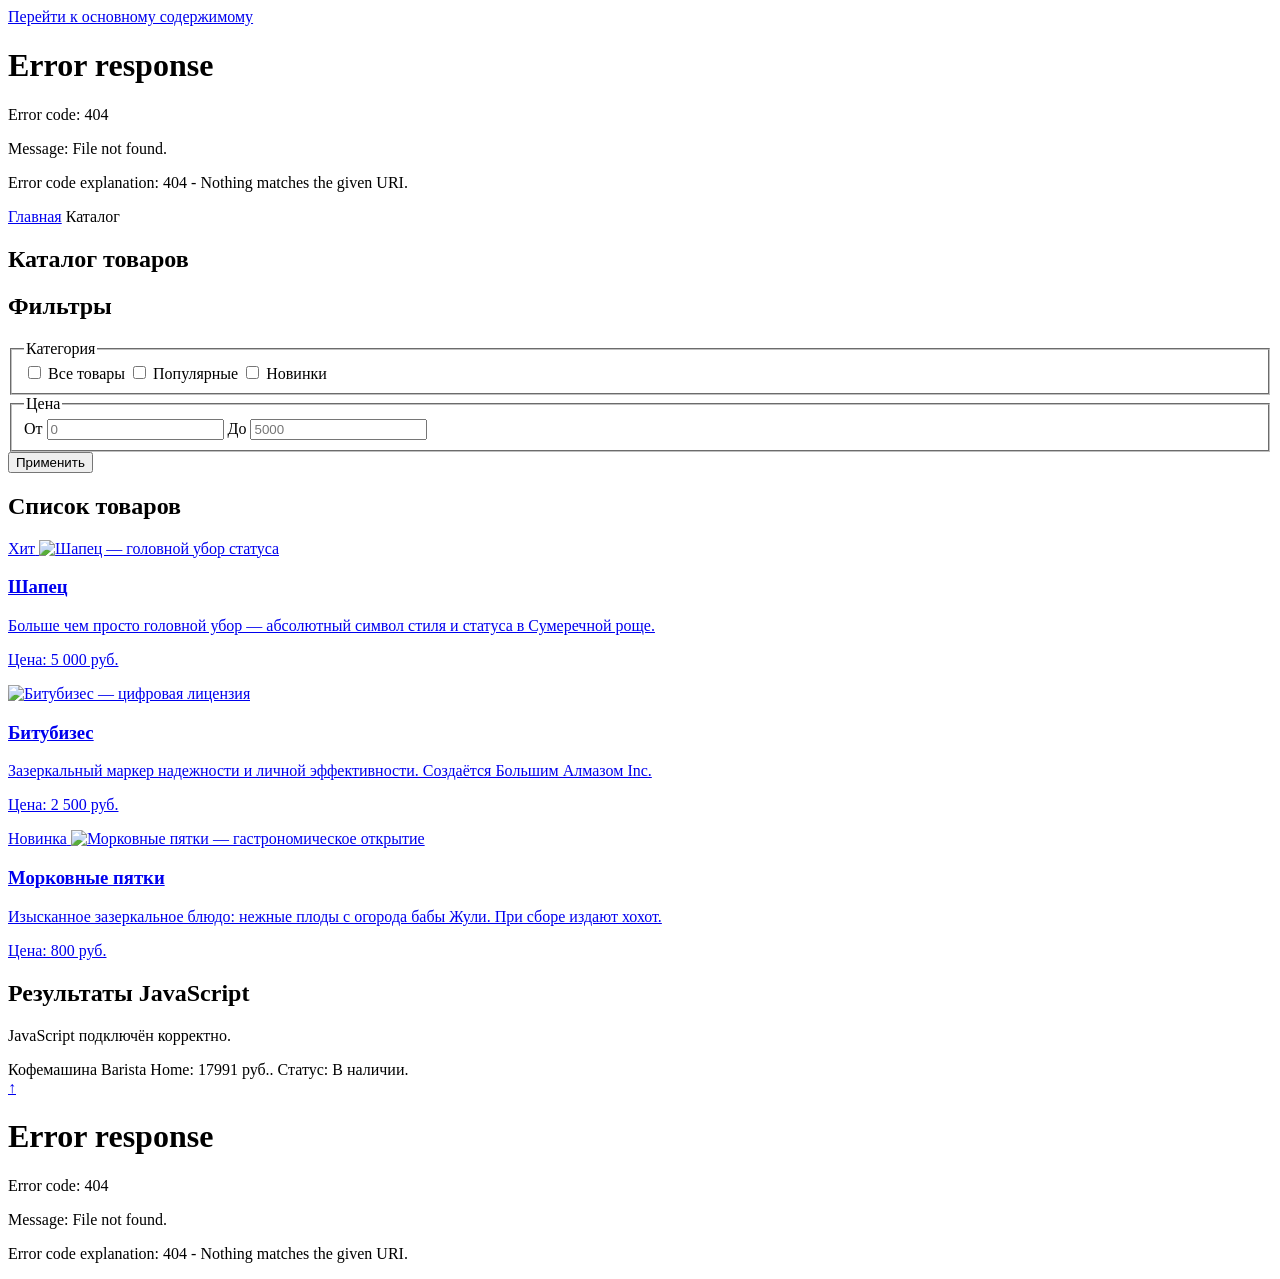
==== catalog.html @ 30dcaef5 "Практика 15: подключение JavaScript к интернет-магазину - Создан js/data.js: объект товара и 5 функц" ====
<!DOCTYPE html>
<html lang="ru">
<head>
    <base href="/">
    <meta charset="UTF-8">
    <meta name="viewport" content="width=device-width, initial-scale=1.0">
    <meta name="description" content="Каталог товаров учебного интернет-магазина.">
    <title>Каталог — Beyond Shop</title>
    <link rel="stylesheet" href="css/style.css">
    <link rel="stylesheet" href="css/responsive.css">
    <link rel="icon" type="image/svg+xml" href="/favicon.svg">
    <script src="js/data.js" defer></script>
    <script src="js/main.js" defer></script>
</head>
<body>
    <a class="skip-link" href="#main">Перейти к основному содержимому</a>
    <div id="header-placeholder"></div>
    <main id="main">
        <nav class="breadcrumbs" aria-label="Хлебные крошки">
            <a class="breadcrumbs__link" href="index.html">Главная</a>
            <span class="breadcrumbs__current">Каталог</span>
        </nav>
        <section class="section">
            <h1>Каталог товаров</h1>
            <!--<p>
                На этой странице представлен учебный каталог товаров.
                В дальнейшем здесь будут добавлены фильтры, сортировка и более
                подробные карточки.
            </p>-->
        </section>
        <section class="catalog-layout">
            <aside class="catalog-filters">
                <h2>Фильтры</h2>
                <form class="filters-form" action="#" method="get">
                    <fieldset>
                        <legend>Категория</legend>
                        <label>
                            <input type="checkbox" name="category" value="all">
                            Все товары
                        </label>
                        <label>
                            <input type="checkbox" name="category" value="popular">
                            Популярные
                        </label>
                        <label>
                            <input type="checkbox" name="category" value="new">
                            Новинки
                        </label>
                    </fieldset>
                    <fieldset>
                        <legend>Цена</legend>
                        <label for="price-from">От</label>
                        <input class="filters-form__input" id="price-from" name="price-from" type="number" min="0" placeholder="0">
                        <label for="price-to">До</label>
                        <input class="filters-form__input" id="price-to" name="price-to" type="number" min="0" placeholder="5000">
                    </fieldset>
                    <button class="button button--primary" type="submit">Применить</button>
                </form>
            </aside>
            <section class="catalog-products">
                <h2>Список товаров</h2>
                <div class="products-grid">
                    <article class="product-card product-card--discount">
                        <a href="products/shapets.html" aria-label="Шапец — 5 000 руб.">
                            <span class="product-card__badge">Хит</span>
                            <img class="product-card__image" src="images/Shapec.png" srcset="images/Shapec.png 480w, images/Shapec.png 640w, images/Shapec.png 960w" sizes="(max-width: 639px) 100vw, (max-width: 1023px) 50vw, 33vw" alt="Шапец — головной убор статуса" width="640" height="480" loading="lazy">
                            <h3 class="product-card__title">Шапец</h3>
                            <p class="product-card__description">Больше чем просто головной убор — абсолютный символ стиля и статуса в Сумеречной роще.</p>
                            <p class="product-card__price">Цена: 5 000 руб.</p>
                        </a>
                    </article>
                    <article class="product-card product-card--featured">
                        <a href="products/bitubisas.html" aria-label="Битубизес — 2 500 руб.">
                            <img class="product-card__image" src="images/Bitubisas.png" srcset="images/Bitubisas.png 480w, images/Bitubisas.png 640w, images/Bitubisas.png 960w" sizes="(max-width: 639px) 100vw, (max-width: 1023px) 50vw, 33vw" alt="Битубизес — цифровая лицензия" width="640" height="480" loading="lazy">
                            <h3 class="product-card__title">Битубизес</h3>
                            <p class="product-card__description">Зазеркальный маркер надежности и личной эффективности. Создаётся Большим Алмазом Inc.</p>
                            <p class="product-card__price">Цена: 2 500 руб.</p>
                        </a>
                    </article>
                    <article class="product-card product-card--discount">
                        <a href="products/morkovnye-piatki.html" aria-label="Морковные пятки — 800 руб.">
                            <span class="product-card__badge">Новинка</span>
                            <img class="product-card__image" src="images/Morkovniy_piatky.png" srcset="images/Morkovniy_piatky.png 480w, images/Morkovniy_piatky.png 640w, images/Morkovniy_piatky.png 960w" sizes="(max-width: 639px) 100vw, (max-width: 1023px) 50vw, 33vw" alt="Морковные пятки — гастрономическое открытие" width="640" height="480" loading="lazy">
                            <h3 class="product-card__title">Морковные пятки</h3>
                            <p class="product-card__description">Изысканное зазеркальное блюдо: нежные плоды с огорода бабы Жули. При сборе издают хохот.</p>
                            <p class="product-card__price">Цена: 800 руб.</p>
                        </a>
                    </article>
                </div>
            </section>
        </section>
        <section class="section" id="js-output">
            <h2>Результаты JavaScript</h2>
            <div class="js-training-block">
                <p id="js-message" class="js-message">Подключение JavaScript...</p>
                <div class="product-output" id="product-output"></div>
            </div>
        </section>
    </main>
    <a class="scroll-top" href="#main" aria-label="Наверх">↑</a>

    <div id="footer-placeholder"></div>
</body>
</html>
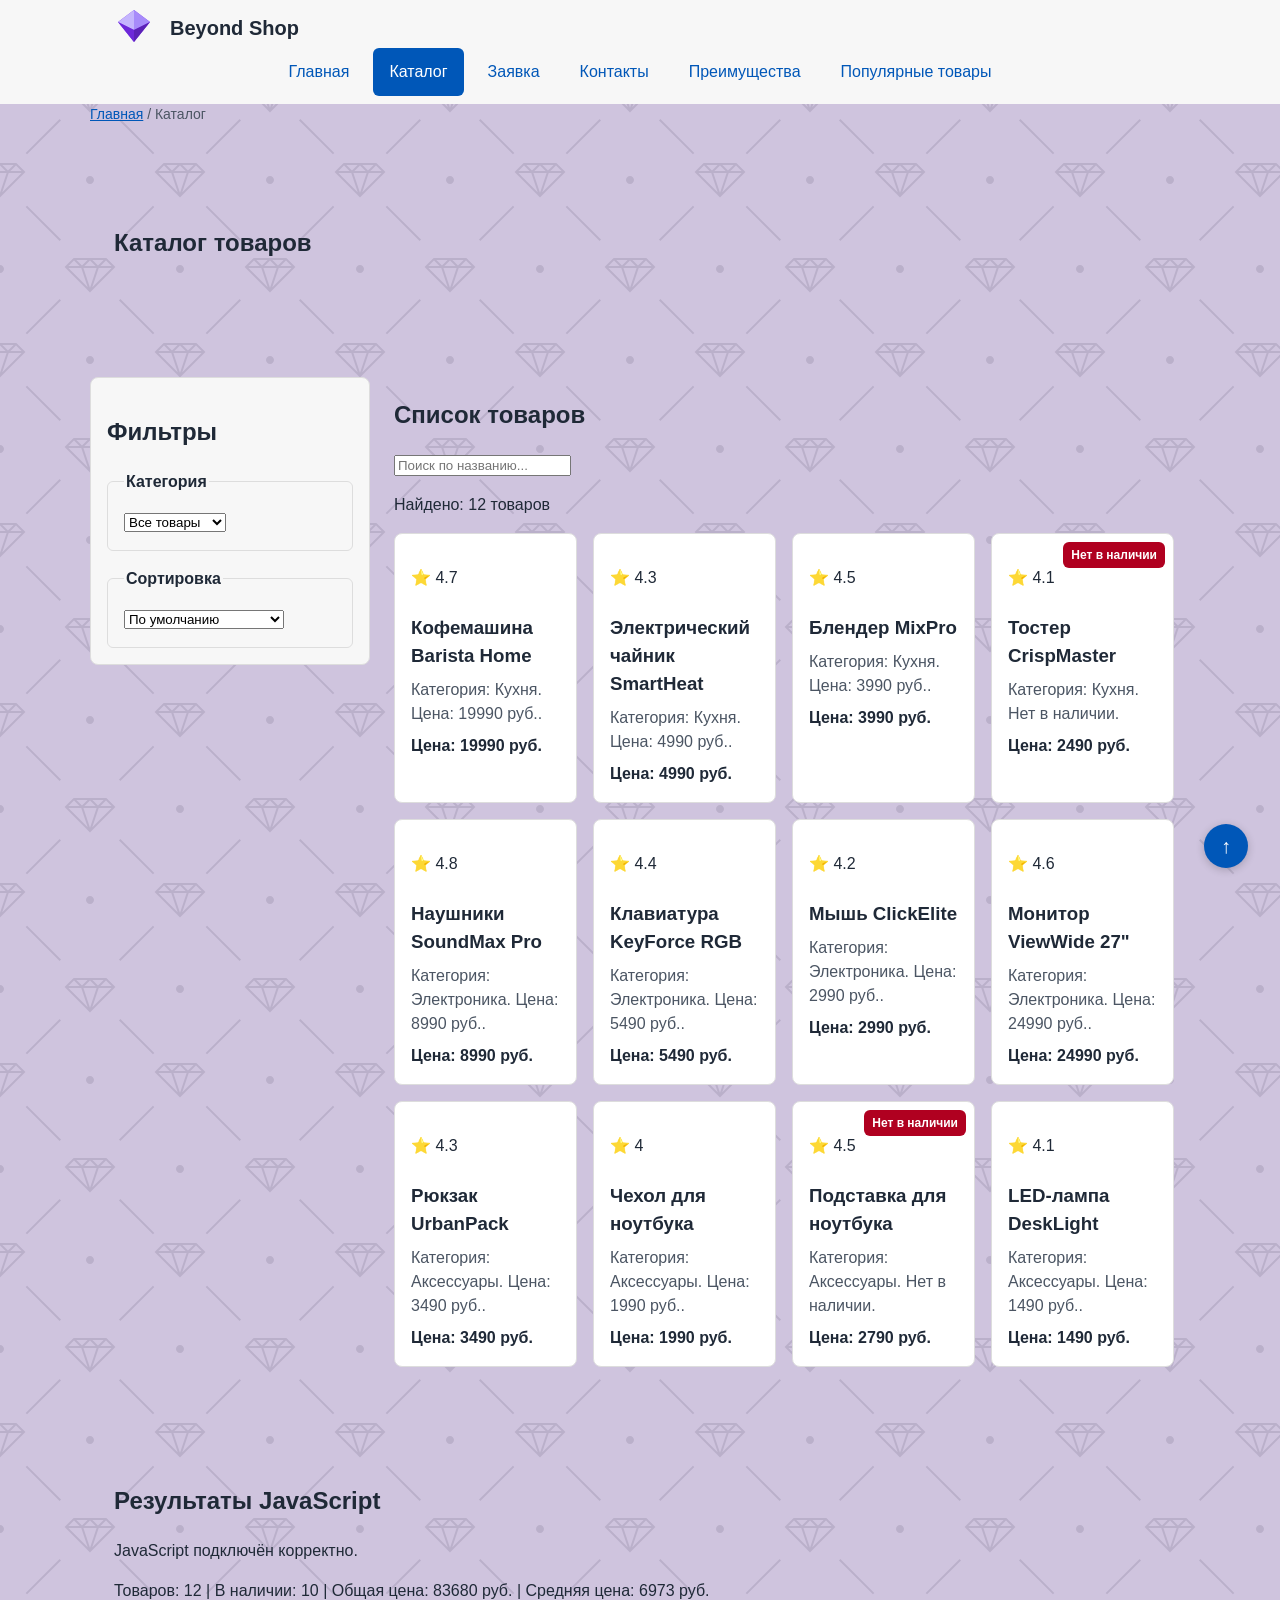
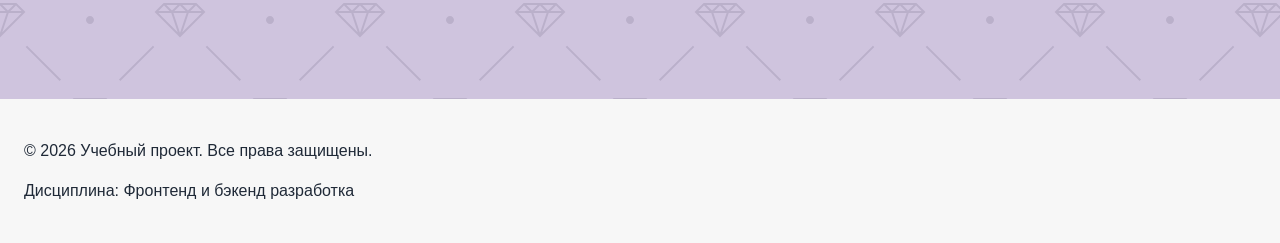
==== commit db4c3e19: "Практика 17: DOM, события, рендер каталога, валидация форм - Создан js/catalog.js: renderProducts че" ====
--- a/catalog.html
+++ b/catalog.html
@@ -11,6 +11,8 @@
     <link rel="icon" type="image/svg+xml" href="/favicon.svg">
     <script src="js/data.js" defer></script>
     <script src="js/main.js" defer></script>
+    <script src="js/catalog.js" defer></script>
+    <script src="js/validation.js" defer></script>
 </head>
 <body>
     <a class="skip-link" href="#main">Перейти к основному содержимому</a>
@@ -34,59 +36,32 @@
                 <form class="filters-form" action="#" method="get">
                     <fieldset>
                         <legend>Категория</legend>
-                        <label>
-                            <input type="checkbox" name="category" value="all">
-                            Все товары
-                        </label>
-                        <label>
-                            <input type="checkbox" name="category" value="popular">
-                            Популярные
-                        </label>
-                        <label>
-                            <input type="checkbox" name="category" value="new">
-                            Новинки
-                        </label>
+                        <select id="category-filter" class="filters-form__select">
+                            <option value="all">Все товары</option>
+                            <option value="kitchen">Кухня</option>
+                            <option value="electronics">Электроника</option>
+                            <option value="accessories">Аксессуары</option>
+                        </select>
                     </fieldset>
                     <fieldset>
-                        <legend>Цена</legend>
-                        <label for="price-from">От</label>
-                        <input class="filters-form__input" id="price-from" name="price-from" type="number" min="0" placeholder="0">
-                        <label for="price-to">До</label>
-                        <input class="filters-form__input" id="price-to" name="price-to" type="number" min="0" placeholder="5000">
+                        <legend>Сортировка</legend>
+                        <select id="sort-select" class="filters-form__select">
+                            <option value="default">По умолчанию</option>
+                            <option value="price-asc">Цена: по возрастанию</option>
+                            <option value="price-desc">Цена: по убыванию</option>
+                            <option value="title">По названию</option>
+                        </select>
                     </fieldset>
-                    <button class="button button--primary" type="submit">Применить</button>
                 </form>
             </aside>
             <section class="catalog-products">
                 <h2>Список товаров</h2>
-                <div class="products-grid">
-                    <article class="product-card product-card--discount">
-                        <a href="products/shapets.html" aria-label="Шапец — 5 000 руб.">
-                            <span class="product-card__badge">Хит</span>
-                            <img class="product-card__image" src="images/Shapec.png" srcset="images/Shapec.png 480w, images/Shapec.png 640w, images/Shapec.png 960w" sizes="(max-width: 639px) 100vw, (max-width: 1023px) 50vw, 33vw" alt="Шапец — головной убор статуса" width="640" height="480" loading="lazy">
-                            <h3 class="product-card__title">Шапец</h3>
-                            <p class="product-card__description">Больше чем просто головной убор — абсолютный символ стиля и статуса в Сумеречной роще.</p>
-                            <p class="product-card__price">Цена: 5 000 руб.</p>
-                        </a>
-                    </article>
-                    <article class="product-card product-card--featured">
-                        <a href="products/bitubisas.html" aria-label="Битубизес — 2 500 руб.">
-                            <img class="product-card__image" src="images/Bitubisas.png" srcset="images/Bitubisas.png 480w, images/Bitubisas.png 640w, images/Bitubisas.png 960w" sizes="(max-width: 639px) 100vw, (max-width: 1023px) 50vw, 33vw" alt="Битубизес — цифровая лицензия" width="640" height="480" loading="lazy">
-                            <h3 class="product-card__title">Битубизес</h3>
-                            <p class="product-card__description">Зазеркальный маркер надежности и личной эффективности. Создаётся Большим Алмазом Inc.</p>
-                            <p class="product-card__price">Цена: 2 500 руб.</p>
-                        </a>
-                    </article>
-                    <article class="product-card product-card--discount">
-                        <a href="products/morkovnye-piatki.html" aria-label="Морковные пятки — 800 руб.">
-                            <span class="product-card__badge">Новинка</span>
-                            <img class="product-card__image" src="images/Morkovniy_piatky.png" srcset="images/Morkovniy_piatky.png 480w, images/Morkovniy_piatky.png 640w, images/Morkovniy_piatky.png 960w" sizes="(max-width: 639px) 100vw, (max-width: 1023px) 50vw, 33vw" alt="Морковные пятки — гастрономическое открытие" width="640" height="480" loading="lazy">
-                            <h3 class="product-card__title">Морковные пятки</h3>
-                            <p class="product-card__description">Изысканное зазеркальное блюдо: нежные плоды с огорода бабы Жули. При сборе издают хохот.</p>
-                            <p class="product-card__price">Цена: 800 руб.</p>
-                        </a>
-                    </article>
+                <div class="catalog-toolbar">
+                    <input class="catalog-search" id="catalog-search" type="search" placeholder="Поиск по названию..." aria-label="Поиск по названию">
+                    <p class="catalog-count"></p>
                 </div>
+                <div class="products-grid" data-products-container></div>
+                <p class="catalog-empty" hidden>Товары не найдены. Попробуйте изменить параметры поиска.</p>
             </section>
         </section>
         <section class="section" id="js-output">
--- a/css/style.css
+++ b/css/style.css
@@ -0,0 +1,654 @@
+/* ===============================
+1. Переменные проекта
+=============================== */
+
+:root {
+  /* Основные цвета проекта */
+  --color-bg: #ffffff;
+  --color-text: #1f2937;
+  --color-muted: #4b5563;
+  --color-primary: #0057b8;
+  --color-primary-dark: #003f86;
+  --color-border: #dddddd;
+  --color-surface: #f7f7f7;
+  --color-surface-accent: #eef5ff;
+  --color-danger: #b00020;
+  --color-success: #168a2f;
+  --color-success-bg: #eefaf0;
+  --color-white: #ffffff;
+
+  /* Отступы */
+  --space-xs: 4px;
+  --space-sm: 8px;
+  --space-md: 16px;
+  --space-lg: 24px;
+  --space-xl: 32px;
+
+  /* Скругления */
+  --radius-sm: 6px;
+  --radius-md: 8px;
+  --radius-lg: 12px;
+
+  /* Размеры */
+  --container-width: 1100px;
+}
+
+/* ===============================
+2. Базовые стили
+=============================== */
+
+* {
+  box-sizing: border-box;
+}
+
+body {
+  margin: 0;
+  font-family: Arial, sans-serif;
+  line-height: 1.5;
+  color: var(--color-text);
+  background-color: #cfc4de;
+  background-image: url('../images/glamorous.svg');
+  background-repeat: repeat;
+  background-size: 180px 180px;
+  display: flex;
+  flex-direction: column;
+  min-height: 100vh;
+}
+
+main {
+  flex: 1;
+}
+
+/* ===============================
+3. БЭМ-компоненты
+=============================== */
+
+/* --- Шапка сайта (site-header) --- */
+
+.site-header {
+  background-color: var(--color-surface);
+  position: sticky;
+  top: 0;
+  z-index: 100;
+}
+
+.site-header__inner {
+  max-width: var(--container-width);
+  margin: 0 auto;
+  padding: var(--space-sm) var(--space-lg);
+  display: flex;
+  flex-wrap: wrap;
+  justify-content: space-between;
+  align-items: center;
+}
+
+.site-header__logo {
+  display: inline-flex;
+  align-items: center;
+  gap: var(--space-sm);
+  font-weight: 700;
+  color: var(--color-text);
+  text-decoration: none;
+  font-size: 20px;
+  white-space: nowrap;
+}
+
+.site-header__icon {
+  width: 40px;
+  height: 40px;
+  flex-shrink: 0;
+}
+
+.site-header__brand {
+  display: flex;
+  align-items: center;
+  gap: var(--space-md);
+}
+
+/* --- Навигация (site-nav) --- */
+
+.site-nav__list {
+  display: flex;
+  flex-wrap: wrap;
+  justify-content: flex-end;
+  align-items: center;
+  gap: var(--space-sm);
+  padding: 0;
+  margin: 0;
+  list-style: none;
+}
+
+.site-nav__link {
+  display: inline-block;
+  padding: var(--space-sm) var(--space-md);
+  color: var(--color-primary);
+  text-decoration: none;
+  border-radius: var(--radius-sm);
+}
+
+.site-nav__link:hover {
+  color: var(--color-white);
+  background-color: var(--color-primary);
+}
+
+.site-nav__link:focus-visible {
+  outline: 2px solid var(--color-primary);
+  outline-offset: 3px;
+}
+
+.site-nav__link--active {
+  color: var(--color-white);
+  background-color: var(--color-primary);
+}
+
+/* --- Кнопки (button) --- */
+
+.button {
+  display: inline-block;
+  padding: var(--space-sm) var(--space-md);
+  border: none;
+  border-radius: var(--radius-sm);
+  font: inherit;
+  text-decoration: none;
+  cursor: pointer;
+}
+
+.button--primary {
+  color: var(--color-white);
+  background-color: var(--color-primary);
+}
+
+.button--primary:hover {
+  background-color: var(--color-primary-dark);
+}
+
+.button--secondary {
+  color: var(--color-primary);
+  background-color: transparent;
+  border: 1px solid var(--color-primary);
+}
+
+.button--secondary:hover {
+  color: var(--color-white);
+  background-color: var(--color-primary);
+}
+
+.button:focus-visible {
+  outline: 2px solid var(--color-primary);
+  outline-offset: 3px;
+}
+
+.button:disabled,
+.button--disabled {
+  opacity: 0.6;
+  cursor: not-allowed;
+}
+
+/* --- Хлебные крошки (breadcrumbs) --- */
+
+.breadcrumbs {
+  max-width: var(--container-width);
+  margin: 0 auto var(--space-md);
+  font-size: 14px;
+  color: var(--color-muted);
+}
+
+.breadcrumbs__link {
+  color: var(--color-primary);
+}
+
+.breadcrumbs__current::before {
+  content: " / ";
+  color: var(--color-muted);
+}
+
+/* --- Hero-секция (hero) --- */
+
+.hero {
+  max-width: var(--container-width);
+  margin: var(--space-xl) auto var(--space-xl);
+  padding: var(--space-xl) var(--space-lg);
+  background-color: var(--color-surface-accent);
+  border-radius: var(--radius-lg);
+}
+
+/* --- Секции (section) --- */
+
+.section {
+  max-width: var(--container-width);
+  margin: 0 auto var(--space-xl);
+  padding: 0 var(--space-lg);
+}
+
+/* --- Карточка товара (product-card) --- */
+
+.product-card {
+  display: flex;
+  flex-direction: column;
+  gap: var(--space-sm);
+  padding: var(--space-md);
+  border: 1px solid var(--color-border);
+  border-radius: var(--radius-md);
+  background-color: var(--color-bg);
+  position: relative;
+  text-decoration: none;
+  color: inherit;
+}
+
+.product-card > a {
+  display: flex;
+  flex-direction: column;
+  gap: inherit;
+  text-decoration: none;
+  color: inherit;
+}
+
+.product-card:hover {
+  border-color: var(--color-primary);
+  box-shadow: 0 4px 12px rgba(0, 87, 184, 0.15);
+}
+
+.product-card__image {
+  width: 100%;
+  height: auto;
+  max-height: 200px;
+  object-fit: contain;
+  border-radius: var(--radius-sm);
+  background-color: var(--color-surface);
+}
+
+.product-card--featured {
+  border-color: var(--color-primary);
+}
+
+.product-card--discount {
+  border-color: var(--color-danger);
+}
+
+.product-card__title {
+  margin: 0;
+  color: var(--color-text);
+}
+
+.product-card__description {
+  margin: 0;
+  color: var(--color-muted);
+}
+
+.product-card__price {
+  margin: 0;
+  font-weight: 700;
+}
+
+.product-card--discount .product-card__price {
+  color: var(--color-danger);
+}
+
+.product-card__button {
+  margin-top: auto;
+  align-self: flex-start;
+}
+
+/* --- Бейдж карточки товара --- */
+
+.product-card__badge {
+  position: absolute;
+  top: var(--space-sm);
+  right: var(--space-sm);
+  padding: 4px 8px;
+  font-size: 12px;
+  font-weight: 700;
+  color: var(--color-white);
+  background-color: var(--color-danger);
+  border-radius: var(--radius-sm);
+}
+
+/* --- Сетка товаров (products-grid) --- */
+
+.products-grid {
+  display: grid;
+  grid-template-columns: repeat(3, 1fr);
+  gap: var(--space-lg);
+}
+
+/* --- Таблица (product-table) --- */
+
+.product-table {
+  width: 100%;
+  border-collapse: collapse;
+  font-size: 15px;
+}
+
+.product-table caption {
+  text-align: left;
+  font-weight: 700;
+  font-size: 16px;
+  padding-bottom: var(--space-sm);
+  color: var(--color-text);
+}
+
+.product-table th,
+.product-table td {
+  padding: 10px 14px;
+  border: 1px solid var(--color-border);
+  text-align: left;
+}
+
+.product-table thead {
+  background-color: var(--color-surface-accent);
+}
+
+.product-table th {
+  font-weight: 700;
+  color: var(--color-text);
+}
+
+/* --- Сетка каталога (catalog-layout) --- */
+
+.catalog-layout {
+  max-width: var(--container-width);
+  margin: 0 auto var(--space-xl);
+  display: grid;
+  gap: var(--space-lg);
+}
+
+.catalog-filters {
+  /* grid-area удалён — порядок из документа */
+  padding: var(--space-md);
+  border: 1px solid var(--color-border);
+  border-radius: var(--radius-md);
+  background-color: var(--color-surface);
+}
+
+.catalog-products {
+  /* grid-area удалён — порядок из документа */
+  padding-right: var(--space-md);
+}
+
+/* --- Фильтры (filters-form) --- */
+
+.filters-form {
+  display: grid;
+  gap: var(--space-md);
+}
+
+.filters-form fieldset {
+  margin: 0;
+  padding: var(--space-md);
+  border: 1px solid var(--color-border);
+  border-radius: var(--radius-sm);
+}
+
+.filters-form legend {
+  font-weight: 700;
+}
+
+.filters-form label {
+  display: block;
+  margin-bottom: var(--space-sm);
+}
+
+.filters-form input[type="number"] {
+  width: 100%;
+  padding: 8px 10px;
+  border: 1px solid var(--color-border);
+  border-radius: var(--radius-sm);
+  font: inherit;
+}
+
+/* --- Боковая информация (aside-info) --- */
+
+.aside-info {
+  max-width: var(--container-width);
+  margin: 0 auto var(--space-xl);
+  padding: var(--space-md);
+  border-left: 4px solid var(--color-primary);
+  background-color: var(--color-surface);
+}
+
+/* --- Модальное окно (order-dialog) --- */
+
+.order-dialog {
+  width: min(100% - 32px, 560px);
+  padding: var(--space-lg);
+  border: none;
+  border-radius: var(--radius-lg);
+}
+
+.order-dialog::backdrop {
+  background-color: rgba(0, 0, 0, 0.5);
+}
+
+.order-dialog__title {
+  margin-top: 0;
+}
+
+/* --- Форма заявки (order-form) --- */
+
+.order-form__field {
+  margin-bottom: var(--space-md);
+}
+
+.order-form__label {
+  display: block;
+  margin-bottom: var(--space-xs);
+}
+
+.order-form__input,
+.order-form__select,
+.order-form__textarea {
+  width: 100%;
+  padding: 10px 12px;
+  border: 1px solid var(--color-border);
+  border-radius: var(--radius-sm);
+  font: inherit;
+}
+
+.order-form__input:hover,
+.order-form__select:hover,
+.order-form__textarea:hover {
+  border-color: var(--color-primary);
+}
+
+.order-form__input:focus-visible,
+.order-form__select:focus-visible,
+.order-form__textarea:focus-visible {
+  outline: 2px solid var(--color-primary);
+  outline-offset: 3px;
+}
+
+.order-form__actions {
+  display: flex;
+  gap: var(--space-md);
+  margin-top: var(--space-lg);
+}
+
+/* ===============================
+4. Подвал сайта (site-footer)
+=============================== */
+
+.site-footer {
+  background-color: var(--color-surface);
+  padding: var(--space-lg);
+}
+
+/* ===============================
+5. Сообщения об успехе
+=============================== */
+
+.success-message {
+  max-width: var(--container-width);
+  margin: var(--space-lg) auto;
+  padding: var(--space-md);
+  border-left: 4px solid var(--color-success);
+  background-color: var(--color-success-bg);
+}
+
+/* ===============================
+6. Навигация и якорные ссылки
+=============================== */
+
+html {
+  scroll-behavior: smooth;
+}
+
+a {
+  color: var(--color-primary);
+}
+
+a:hover {
+  color: var(--color-primary-dark);
+}
+
+a:focus-visible {
+  outline: 2px solid var(--color-primary);
+  outline-offset: 3px;
+}
+
+:target {
+  outline: 2px dashed var(--color-primary);
+  outline-offset: 4px;
+}
+
+/* ===============================
+7. Страница карточки товара
+=============================== */
+
+.product-detail__inner {
+  display: grid;
+  grid-template-columns: 1fr 1fr;
+  gap: var(--space-xl);
+}
+
+.product-detail__image {
+  width: 100%;
+  height: auto;
+  border-radius: var(--radius-md);
+  background-color: var(--color-surface);
+}
+
+.product-detail__title {
+  margin-top: 0;
+  font-size: 28px;
+}
+
+.product-detail__description {
+  color: var(--color-muted);
+}
+
+.product-detail__price {
+  font-size: 24px;
+  font-weight: 700;
+  color: var(--color-primary);
+}
+
+.product-detail__price--big {
+  font-size: 28px;
+}
+
+/* ===============================
+8. Страница заявки (order-page)
+=============================== */
+
+.order-page__form {
+  max-width: 600px;
+  margin-top: var(--space-lg);
+}
+
+/* ===============================
+9. Кнопка «Наверх» (scroll-top)
+=============================== */
+
+.scroll-top {
+  position: fixed;
+  bottom: var(--space-lg);
+  right: var(--space-lg);
+  width: 44px;
+  height: 44px;
+  border-radius: 50%;
+  display: flex;
+  align-items: center;
+  justify-content: center;
+  font-size: 20px;
+  color: var(--color-white);
+  background-color: var(--color-primary);
+  border: none;
+  cursor: pointer;
+  text-decoration: none;
+  z-index: 200;
+  box-shadow: 0 2px 8px rgba(0, 0, 0, 0.2);
+}
+
+.scroll-top:hover {
+  background-color: var(--color-primary-dark);
+}
+
+/* ===============================
+10. Форма обратной связи (feedback-form)
+=============================== */
+
+.feedback-form__field {
+  margin-bottom: var(--space-md);
+}
+
+.feedback-form__label {
+  display: block;
+  margin-bottom: var(--space-xs);
+  font-weight: 600;
+}
+
+.feedback-form__input,
+.feedback-form__select,
+.feedback-form__textarea {
+  width: 100%;
+  padding: 10px 12px;
+  border: 1px solid var(--color-border);
+  border-radius: var(--radius-sm);
+  font: inherit;
+}
+
+.feedback-form__input:hover,
+.feedback-form__select:hover,
+.feedback-form__textarea:hover {
+  border-color: var(--color-primary);
+}
+
+.feedback-form__input:focus-visible,
+.feedback-form__select:focus-visible,
+.feedback-form__textarea:focus-visible {
+  outline: 2px solid var(--color-primary);
+  outline-offset: 3px;
+}
+
+.feedback-form__field--checkbox label {
+  display: flex;
+  align-items: flex-start;
+  gap: var(--space-sm);
+  font-weight: 400;
+  cursor: pointer;
+}
+
+.feedback-form__field--checkbox input[type="checkbox"] {
+  margin-top: 4px;
+  width: 18px;
+  height: 18px;
+  flex-shrink: 0;
+}
+
+.feedback-form__actions {
+  margin-top: var(--space-lg);
+}
+
+/* ===============================
+11. Адаптивность сетки товаров (оставлено для обратной совместимости)
+=============================== */
+
+@media (max-width: 768px) {
+  .product-detail__inner {
+    grid-template-columns: 1fr;
+  }
+}
+
+@media (max-width: 480px) {
+  /* Базовая сетка в 1 колонку задана в responsive.css */
+}
--- a/css/responsive.css
+++ b/css/responsive.css
@@ -0,0 +1,491 @@
+/* =============================================
+   Адаптивные стили для контрольной работы №3
+   Подход: Mobile First
+   Базовые стили рассчитаны на мобильный экран.
+   Расширения добавляются через min-width медиазапросы.
+   ============================================= */
+
+/* --- Skip-link: ссылка пропуска к основному содержимому --- */
+
+.skip-link {
+  position: absolute;
+  left: 16px;
+  top: -100px;
+  z-index: 1000;
+  padding: 8px 12px;
+  color: #ffffff;
+  background-color: #111111;
+  border-radius: 6px;
+  text-decoration: none;
+  font-weight: 600;
+  transition: top 0.2s ease;
+}
+
+.skip-link:focus,
+.skip-link:focus-visible {
+  top: 16px;
+}
+
+/* --- Глобальный видимый фокус --- */
+
+*:focus-visible {
+  outline: 3px solid var(--color-primary, #0057b8);
+  outline-offset: 3px;
+}
+
+/* --- Базовые адаптивные правила --- */
+
+*, *::before, *::after {
+  box-sizing: border-box;
+}
+
+html {
+  scroll-behavior: smooth;
+}
+
+img, video {
+  max-width: 100%;
+  height: auto;
+}
+
+body {
+  overflow-x: hidden;
+}
+
+/* --- Адаптивные контейнеры и секции --- */
+
+.container,
+.main,
+.section {
+  width: min(100% - 32px, 1200px);
+  margin-inline: auto;
+}
+
+.section {
+  padding-block: clamp(24px, 5vw, 64px);
+}
+
+/* --- Адаптивная навигация --- */
+
+.site-nav__list {
+  flex-direction: column;
+  gap: var(--space-sm, 8px);
+  align-items: stretch;
+}
+
+.site-nav__link {
+  display: block;
+  padding: 12px 16px;
+  text-align: center;
+}
+
+/* --- Sticky-навигация: включена везде --- */
+
+.site-header {
+  position: sticky;
+  top: 0;
+  z-index: 100;
+}
+
+/* --- Мобильное бургер-меню --- */
+
+.site-nav {
+  display: none;
+  width: 100%;
+}
+
+.site-nav--open {
+  display: block;
+}
+
+.site-nav__list {
+  flex-direction: column;
+  gap: var(--space-sm, 8px);
+  align-items: stretch;
+  border-top: 1px solid var(--color-border);
+  padding-top: var(--space-sm);
+}
+
+/* Кнопка бургер-меню */
+
+.burger-btn {
+  display: flex;
+  flex-direction: column;
+  justify-content: center;
+  align-items: center;
+  gap: 5px;
+  width: 44px;
+  height: 44px;
+  padding: 10px;
+  background: none;
+  border: none;
+  cursor: pointer;
+  border-radius: var(--radius-sm, 6px);
+}
+
+.burger-btn:hover {
+  background-color: var(--color-surface-accent, #eef5ff);
+}
+
+.burger-btn__bar {
+  display: block;
+  width: 24px;
+  height: 3px;
+  background-color: currentColor;
+  border-radius: 2px;
+}
+
+/* Показываем бургер на мобильных, скрываем на десктопе */
+
+@media (min-width: 768px) {
+  .burger-btn {
+    display: none;
+  }
+
+  .site-header__inner {
+    justify-content: space-between;
+  }
+
+  .site-nav {
+    display: block;
+  }
+
+  .site-nav__list {
+    flex-direction: row;
+    flex-wrap: wrap;
+    justify-content: center;
+    align-items: center;
+    border-top: none;
+    padding-top: 0;
+  }
+}
+
+/* --- Адаптивный hero-блок --- */
+
+.hero {
+  width: min(100% - 32px, 1100px);
+  padding: var(--space-lg) var(--space-md);
+  margin-inline: auto;
+}
+
+.hero__content {
+  display: flex;
+  flex-direction: column;
+  gap: var(--space-md);
+  text-align: center;
+}
+
+.hero__title {
+  font-size: clamp(28px, 7vw, 56px);
+  line-height: 1.1;
+  margin-top: 0;
+}
+
+.hero__actions {
+  display: flex;
+  flex-direction: column;
+  gap: var(--space-sm);
+  align-items: center;
+}
+
+/* --- Адаптивные изображения (picture для hero) --- */
+
+.hero__image {
+  width: 100%;
+  max-width: 520px;
+  margin-inline: auto;
+  display: block;
+  border-radius: var(--radius-md, 8px);
+}
+
+/* --- Адаптивная сетка карточек товаров (Mobile First) --- */
+
+.products-grid {
+  display: grid;
+  grid-template-columns: 1fr;
+  gap: var(--space-md, 16px);
+}
+
+.product-card {
+  min-width: 0;
+}
+
+.product-card__title,
+.product-card__description {
+  overflow-wrap: anywhere;
+  word-break: break-word;
+}
+
+/* --- Адаптивные изображения карточек --- */
+
+.product-card__image {
+  display: block;
+  width: 100%;
+  aspect-ratio: 4 / 3;
+  object-fit: cover;
+  border-radius: var(--radius-md, 8px);
+}
+
+/* --- Планшет: 2 колонки --- */
+
+@media (min-width: 640px) {
+  .products-grid {
+    grid-template-columns: repeat(2, minmax(0, 1fr));
+  }
+
+  .hero__actions {
+    flex-direction: row;
+    justify-content: center;
+  }
+}
+
+/* --- Десктоп: 3 колонки --- */
+
+@media (min-width: 1024px) {
+  .products-grid {
+    grid-template-columns: repeat(3, minmax(0, 1fr));
+  }
+
+  .hero {
+    padding: var(--space-xl) var(--space-lg);
+  }
+}
+
+/* --- Широкий десктоп: 4 колонки --- */
+
+@media (min-width: 1280px) {
+  .products-grid {
+    grid-template-columns: repeat(4, minmax(0, 1fr));
+  }
+}
+
+/* --- Адаптивная страница каталога --- */
+
+.catalog-layout {
+  width: min(100% - 32px, 1100px);
+  display: grid;
+  grid-template-columns: 1fr;
+  gap: var(--space-lg, 24px);
+  margin: 0 auto var(--space-xl);
+}
+
+/*.catalog-filters {
+}*/
+
+@media (min-width: 800px) {
+  .catalog-layout {
+    grid-template-columns: 280px minmax(0, 1fr);
+    align-items: start;
+  }
+
+  .catalog-filters {
+    order: initial;
+    position: sticky;
+    top: 88px;
+  }
+}
+
+/* --- Адаптивная форма заявки (Mobile First) --- */
+
+.order-form {
+  display: grid;
+  gap: var(--space-md, 16px);
+}
+
+.order-form__field {
+  margin-bottom: 0;
+}
+
+.order-form__input,
+.order-form__textarea,
+.order-form__select {
+  width: 100%;
+  min-height: 44px;
+  padding: 10px 12px;
+  font: inherit;
+}
+
+.order-form__textarea {
+  min-height: 120px;
+  resize: vertical;
+}
+
+.order-form__field--checkbox label {
+  display: flex;
+  align-items: flex-start;
+  gap: var(--space-sm);
+  cursor: pointer;
+}
+
+.order-form__field--checkbox input[type="checkbox"] {
+  margin-top: 4px;
+  width: 18px;
+  height: 18px;
+  flex-shrink: 0;
+}
+
+.order-form__actions {
+  display: flex;
+  flex-direction: column;
+  gap: var(--space-sm);
+  margin-top: var(--space-lg);
+}
+
+@media (min-width: 768px) {
+  .order-form {
+    grid-template-columns: repeat(2, minmax(0, 1fr));
+  }
+
+  .order-form__field--wide {
+    grid-column: 1 / -1;
+  }
+
+  .order-form__actions {
+    flex-direction: row;
+  }
+}
+
+/* --- Адаптивная таблица характеристик --- */
+
+.table-wrapper {
+  overflow-x: auto;
+  -webkit-overflow-scrolling: touch;
+}
+
+.product-table {
+  width: 100%;
+  min-width: 640px;
+  border-collapse: collapse;
+}
+
+/* --- Адаптивная форма обратной связи --- */
+
+.feedback-form {
+  display: grid;
+  gap: var(--space-md, 16px);
+}
+
+.feedback-form__field {
+  margin-bottom: 0;
+}
+
+.feedback-form__input,
+.feedback-form__select,
+.feedback-form__textarea {
+  width: 100%;
+  min-height: 44px;
+  padding: 10px 12px;
+  font: inherit;
+}
+
+@media (min-width: 768px) {
+  .feedback-form {
+    grid-template-columns: repeat(2, minmax(0, 1fr));
+  }
+
+  .feedback-form__field--full {
+    grid-column: 1 / -1;
+  }
+}
+
+/* --- Адаптивное модальное окно --- */
+
+.order-dialog {
+  width: min(100% - 32px, 560px);
+  max-height: 90vh;
+  overflow-y: auto;
+  padding: var(--space-lg);
+}
+
+/* --- Адаптивная кнопка «Наверх» --- */
+
+.scroll-top {
+  position: fixed;
+  right: 16px;
+  bottom: 16px;
+  width: 44px;
+  height: 44px;
+  z-index: 90;
+}
+
+@media (min-width: 768px) {
+  .scroll-top {
+    right: 32px;
+    bottom: 32px;
+  }
+}
+
+/* --- Адаптивное изображение товара на странице продукта --- */
+
+.product-detail__inner {
+  display: grid;
+  grid-template-columns: 1fr;
+  gap: var(--space-lg);
+}
+
+.product-detail__image {
+  width: 100%;
+  height: auto;
+  border-radius: var(--radius-md);
+  background-color: var(--color-surface);
+}
+
+@media (min-width: 768px) {
+  .product-detail__inner {
+    grid-template-columns: 1fr 1fr;
+    gap: var(--space-xl);
+  }
+}
+
+/* --- Адаптивная карта --- */
+
+.contacts-map__frame {
+  width: 100%;
+  height: auto;
+  min-height: 300px;
+  aspect-ratio: 16 / 9;
+}
+
+@media (min-width: 768px) {
+  .contacts-map__frame {
+    height: 400px;
+    aspect-ratio: auto;
+  }
+}
+
+/* --- Адаптивные фильтры --- */
+
+.filters-form fieldset {
+  margin: 0;
+  padding: var(--space-md);
+}
+
+.filters-form legend {
+  font-weight: 700;
+}
+
+.filters-form label {
+  display: block;
+  margin-bottom: var(--space-sm);
+}
+
+.filters-form input[type="number"] {
+  width: 100%;
+  padding: 8px 10px;
+  border: 1px solid var(--color-border);
+  border-radius: var(--radius-sm);
+  font: inherit;
+  min-height: 44px;
+}
+
+.filters-form .button {
+  width: 100%;
+  text-align: center;
+  min-height: 44px;
+}
+
+@media (min-width: 768px) {
+  .filters-form .button {
+    width: auto;
+  }
+}
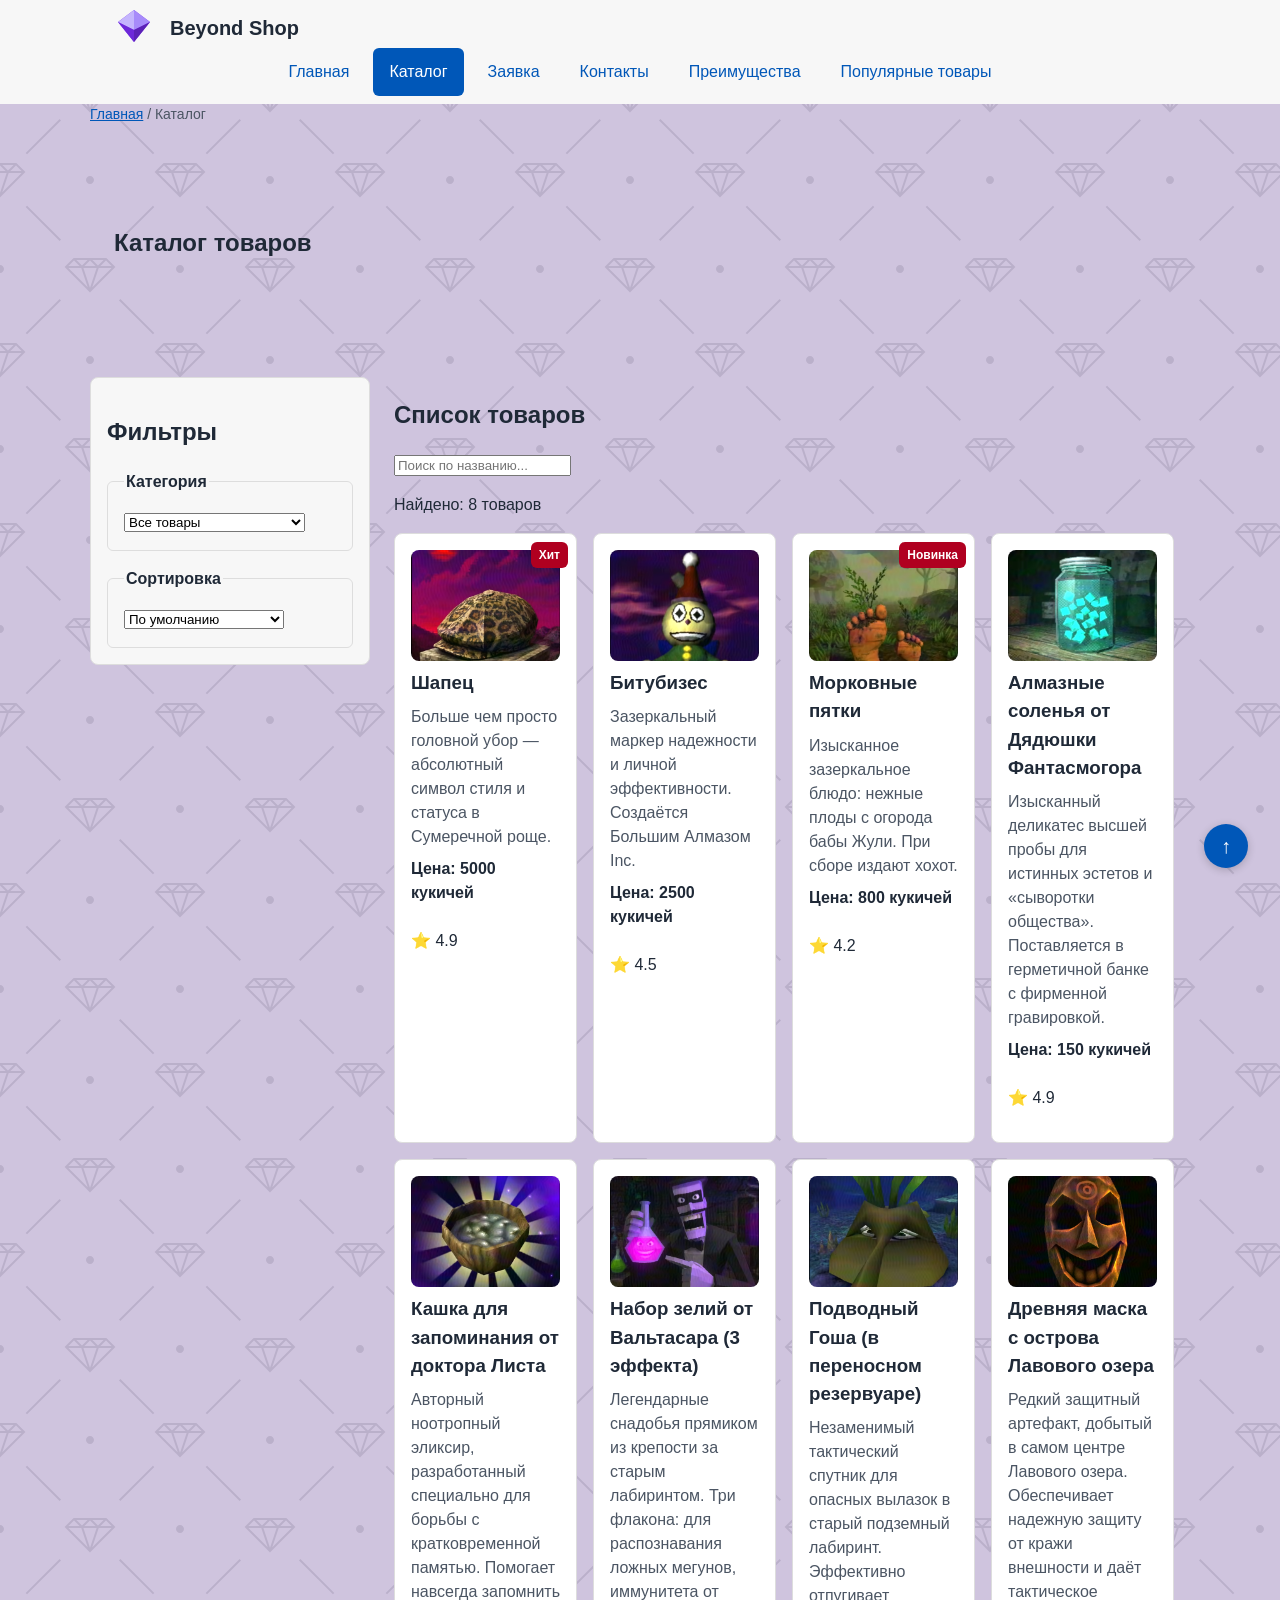
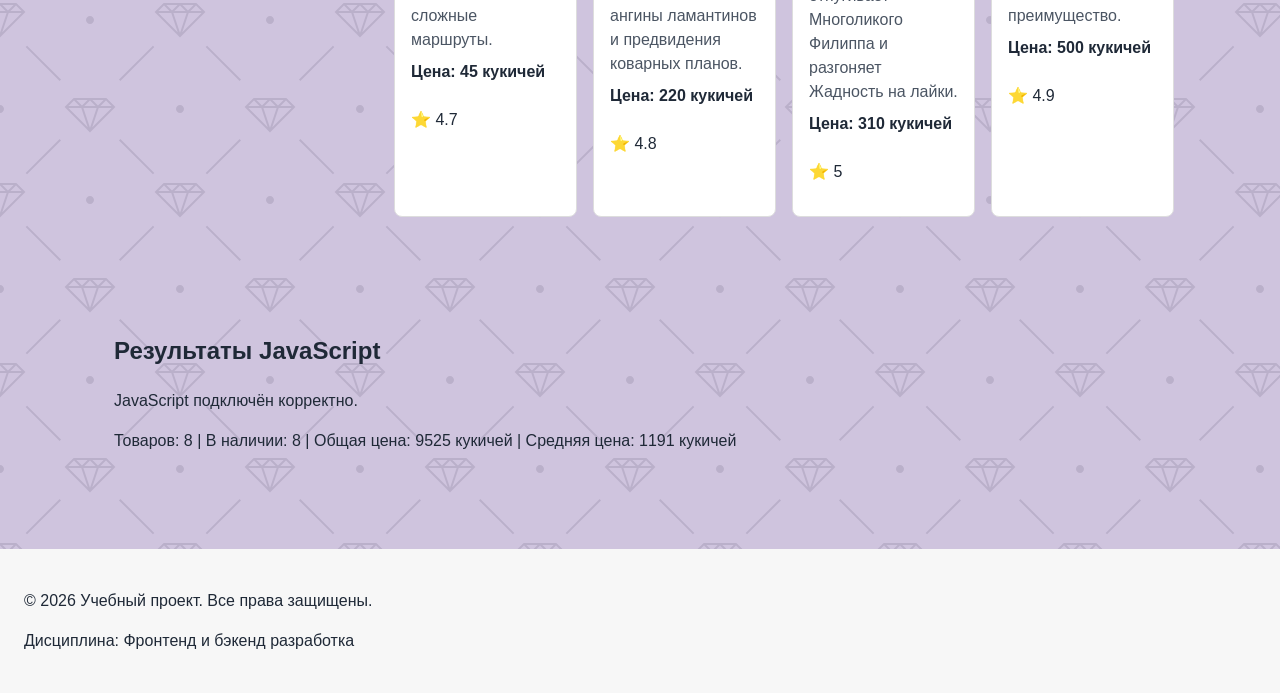
==== commit dc2f4630: "Адаптация под КР4: JSON-данные, JS-рендер карточек, новые товары - Вынесены товары в js/products.jso" ====
--- a/catalog.html
+++ b/catalog.html
@@ -38,9 +38,12 @@
                         <legend>Категория</legend>
                         <select id="category-filter" class="filters-form__select">
                             <option value="all">Все товары</option>
-                            <option value="kitchen">Кухня</option>
+                            <option value="accessories">Аксессуары</option>
                             <option value="electronics">Электроника</option>
-                            <option value="accessories">Аксессуары</option>
+                            <option value="food">Еда и деликатесы</option>
+                            <option value="potions">Зелья и снадобья</option>
+                            <option value="companions">Спутники и защита</option>
+                            <option value="artifacts">Артефакты и снаряжение</option>
                         </select>
                     </fieldset>
                     <fieldset>
